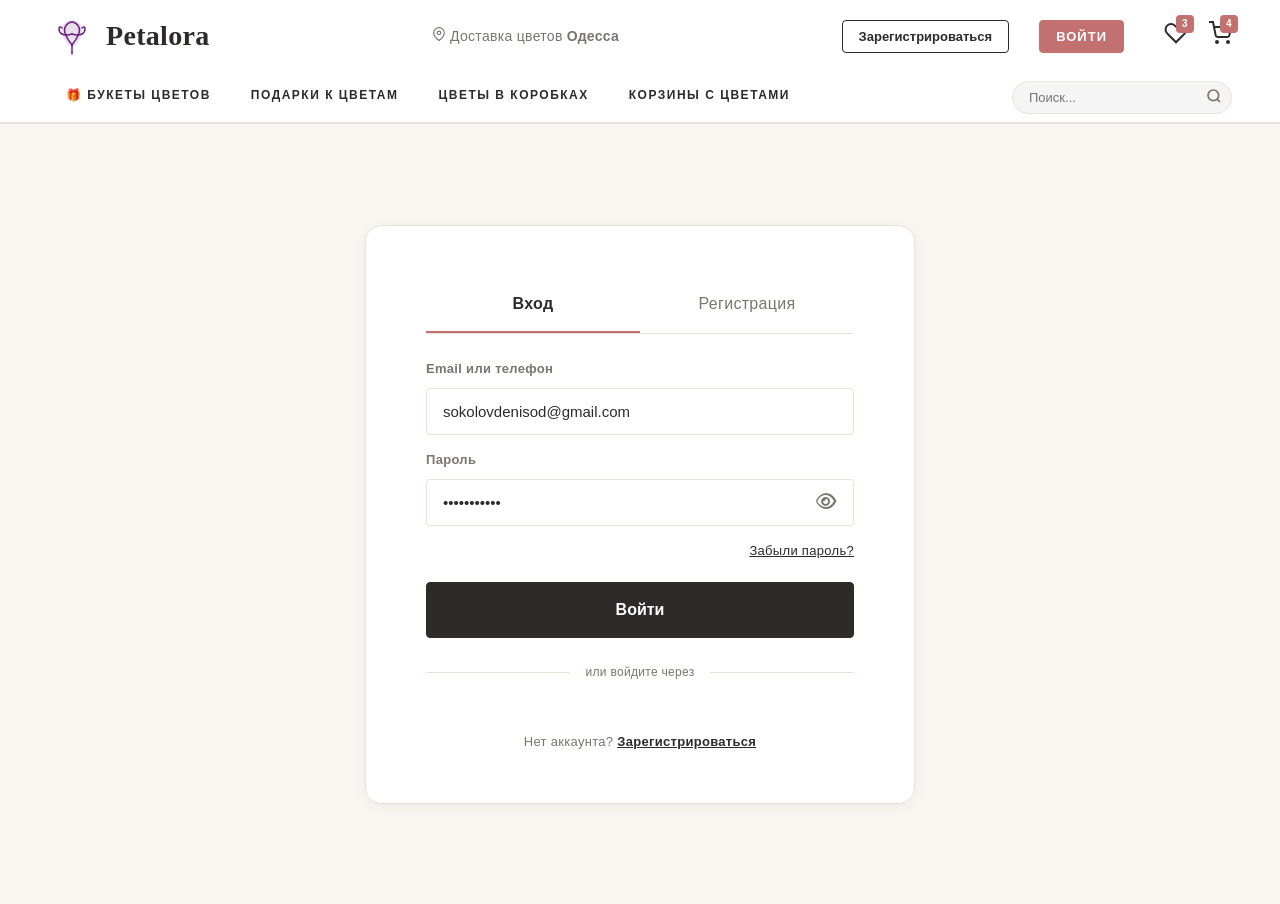
==== auth.html @ 62cc8203 "fresh start" ====
<!DOCTYPE html>
<html lang="ru">
<head>
    <meta charset="UTF-8">
    <meta name="viewport" content="width=device-width, initial-scale=1.0">
    <title>Petalora - Вход и Регистрация</title>
    <link rel="stylesheet" href="https://cdnjs.cloudflare.com/ajax/libs/font-awesome/6.4.0/css/all.min.css">
    <link rel="stylesheet" href="css/style.css">
    <link rel="stylesheet" href="css/media.css">
    <script src="https://accounts.google.com/gsi/client" async defer></script>
</head>
<body class="auth-page-bg">

    <div id="header-container"></div>

    <main class="auth-wrapper container">
        <div class="auth-card">
            
            <div class="auth-tabs">
                <div class="auth-tab active" id="tabLogin">Вход</div>
                <div class="auth-tab" id="tabRegister">Регистрация</div>
            </div>

            <form class="auth-form active" id="formLogin">
                <div class="form-group">
                    <label class="form-label">Email или телефон</label>
                    <input type="text" class="form-input" placeholder="Введите email или телефон" value="sokolovdenisod@gmail.com">
                </div>
                
                <div class="form-group">
                    <label class="form-label">Пароль</label>
                    <div class="password-wrapper">
                        <input type="password" class="form-input" placeholder="••••••••" value="password123">
                        <button type="button" class="toggle-password"><i class="far fa-eye"></i></button>
                    </div>
                </div>
                
                <a href="#" class="forgot-link">Забыли пароль?</a>
                
                <button type="button" class="btn-auth">Войти</button>

                <div class="auth-divider">или войдите через</div>

                <div style="display: flex; justify-content: center; margin-bottom: 25px;">
                    <div id="g_id_onload"
                         data-client_id="ТВОЙ_CLIENT_ID.apps.googleusercontent.com"
                         data-context="signin"
                         data-ux_mode="popup"
                         data-callback="handleGoogleAuth"
                         data-auto_prompt="false">
                    </div>
                    <div class="g_id_signin"
                         data-type="standard"
                         data-shape="rectangular"
                         data-theme="outline"
                         data-text="signin_with"
                         data-size="large"
                         data-logo_alignment="center">
                    </div>
                </div>

                <div class="auth-footer">
                    Нет аккаунта? <span id="toRegister">Зарегистрироваться</span>
                </div>
            </form>

            <form class="auth-form" id="formRegister">
                <div class="form-row">
                    <div class="form-group">
                        <label class="form-label">Имя</label>
                        <input type="text" class="form-input" placeholder="Имя">
                    </div>
                    <div class="form-group">
                        <label class="form-label">Фамилия</label>
                        <input type="text" class="form-input" placeholder="Фамилия">
                    </div>
                </div>

                <div class="form-group">
                    <label class="form-label">Email</label>
                    <input type="email" class="form-input" placeholder="example@mail.com">
                </div>

                <div class="form-group">
                    <label class="form-label">Телефон</label>
                    <input type="tel" class="form-input" placeholder="+380 XX XXX XX XX">
                </div>

                <div class="form-group">
                    <label class="form-label">Пароль</label>
                    <div class="password-wrapper">
                        <input type="password" class="form-input" placeholder="Минимум 8 символов">
                        <button type="button" class="toggle-password"><i class="far fa-eye"></i></button>
                    </div>
                </div>

                <div class="form-group">
                    <label class="form-label">Повторите пароль</label>
                    <div class="password-wrapper">
                        <input type="password" class="form-input" placeholder="••••••••">
                        <button type="button" class="toggle-password"><i class="far fa-eye"></i></button>
                    </div>
                </div>

                <div class="checkbox-group">
                    <input type="checkbox" id="terms" checked>
                    <label for="terms">Я согласен(а) с <a href="#">политикой конфиденциальности</a> и <a href="#">условиями использования</a></label>
                </div>

                <button type="button" class="btn-auth">Создать аккаунт</button>

                <div class="auth-divider">или зарегистрируйтесь через</div>

                <div style="display: flex; justify-content: center; margin-bottom: 25px;">
                     <div class="g_id_signin"
                         data-type="standard"
                         data-shape="rectangular"
                         data-theme="outline"
                         data-text="signup_with"
                         data-size="large"
                         data-logo_alignment="center">
                    </div>
                </div>

                <div class="auth-footer">
                    Уже есть аккаунт? <span id="toLogin">Войти</span>
                </div>
            </form>

        </div>
    </main>

    <script src="js/main.js"></script>
</body>
</html>
---- css/style.css ----
/* =========================================
   1. ПАЛИТРА И БАЗОВЫЕ НАСТРОЙКИ
   ========================================= */
:root {
    --bg-milky: #FAF7F2;      
    --accent-rose: #C27070;   
    --accent-sage: #849383;   
    --text-main: #2D2B2A;     
    --text-light: #7A7571;    
    
    --card: #FFFFFF;
    --border: #E8E2DA;
    --shadow: 0 4px 15px rgba(45, 43, 42, 0.06);

    /* Обратная совместимость для JS */
    --purple: var(--text-main); 
    --purple-dark: var(--text-main);
    --pink: var(--accent-rose);
    --purple-nav: #FFFFFF;    
    --pink-accent: var(--accent-rose);
    --bg-light: var(--bg-milky);
    --text-dark: var(--text-main);
    --text-gray: var(--text-light);
}

* {
    margin: 0;
    padding: 0;
    box-sizing: border-box;
}

body {
    background-color: var(--bg-milky);
    color: var(--text-main);
    font-family: 'Nunito', sans-serif;
    font-size: 15px;
    line-height: 1.6;
    letter-spacing: 0.3px;
    min-height: 100vh;
}

.container {
    width: 100%;
    max-width: 1200px;
    margin: 0 auto;
    padding: 0 15px;
}

/* =========================================
   2. ТИПОГРАФИКА (ПРЕМИУМ)
   ========================================= */
h1, h2, h3, .logo, .card-title, .product-title, .section-header h2 {
    font-family: 'Cormorant Garamond', serif;
    font-weight: 600;
    color: var(--text-main);
}

/* =========================================
   3. ШАПКА И НАВИГАЦИЯ
   ========================================= */
header, .top-header, nav, .main-nav {
    background-color: #FFFFFF;
    border-bottom: 1px solid var(--border);
}

.header-top {
    display: flex;
    justify-content: space-between;
    align-items: center;
    padding: 12px 48px;
}

.logo {
    font-size: 28px;
    text-decoration: none;
    display: flex;
    align-items: center;
    gap: 10px;
}

.header-city {
    font-size: 14px;
    color: var(--text-light);
}

.header-icons {
    display: flex;
    align-items: center;
    gap: 20px;
}

.icon-btn {
    background: none;
    border: none;
    cursor: pointer;
    color: var(--text-main);
    transition: 0.2s;
    position: relative;
}

.icon-btn:hover {
    color: var(--accent-rose);
}

.icon-btn svg {
    width: 24px;
    height: 24px;
}

.badge, .badge-count {
    position: absolute;
    top: -6px;
    right: -6px;
    background: var(--accent-rose);
    color: #fff;
    border-radius: 4px;
    width: 18px;
    height: 18px;
    font-size: 10px;
    font-weight: 700;
    display: flex;
    align-items: center;
    justify-content: center;
}

nav {
    padding: 0 48px;
    display: flex;
    justify-content: space-between;
    align-items: center;
}

.nav-links {
    display: flex;
    gap: 4px;
}

.nav-link, .menu a, .menu li {
    color: var(--text-main);
    text-decoration: none;
    font-size: 12px;
    font-weight: 600;
    text-transform: uppercase;
    letter-spacing: 1.5px;
    padding: 14px 18px;
    border-bottom: 3px solid transparent;
    transition: 0.2s;
}

.nav-link:hover, .menu a:hover {
    color: var(--accent-rose);
    border-bottom-color: var(--accent-rose);
}

.search-wrap { position: relative; display: flex; align-items: center; }
.search-input { background: #f5f5f5; border: 1px solid var(--border); border-radius: 20px; padding: 8px 40px 8px 16px; font-size: 13px; width: 220px; outline: none; transition: 0.3s; }
.search-btn { position: absolute; right: 10px; background: none; border: none; cursor: pointer; color: var(--text-light); }

/* =========================================
   4. КНОПКИ (УНИВЕРСАЛЬНЫЕ)
   ========================================= */
.btn-auth {
    width: 100%;
    background-color: var(--text-main);
    color: #ffffff;
    border: 1px solid var(--text-main);
    padding: 18px;
    border-radius: 4px;
    font-size: 16px;
    font-weight: 600;
    cursor: pointer;
    transition: all 0.3s ease;
}

.btn-auth:hover { background-color: transparent; color: var(--text-main); }

.btn-outline {
    background-color: transparent;
    color: var(--text-main);
    border: 1px solid var(--text-main);
    padding: 8px 16px;
    border-radius: 4px;
    font-size: 13px;
    font-weight: 600;
    cursor: pointer;
    transition: all 0.3s ease;
}

.btn-outline:hover { background-color: var(--text-main); color: #ffffff; }

.btn-primary, .btn-pink, .checkout-btn {
    background-color: var(--accent-rose);
    color: #ffffff;
    border: 1px solid var(--accent-rose);
    padding: 12px 24px;
    border-radius: 4px;
    font-size: 13px;
    font-weight: 600;
    text-transform: uppercase;
    letter-spacing: 1px;
    cursor: pointer;
    transition: all 0.3s ease;
}

.btn-primary:hover, .btn-pink:hover, .checkout-btn:hover { background-color: transparent; color: var(--accent-rose); }

.btn-social {
    flex: 1;
    display: flex;
    align-items: center;
    justify-content: center;
    gap: 12px;
    padding: 15px;
    background-color: #ffffff;
    border: 1px solid var(--border);
    border-radius: 4px;
    font-size: 16px;
    font-weight: 600;
    color: var(--text-main);
    cursor: pointer;
    transition: 0.3s;
}

.btn-social:hover { background-color: var(--bg-milky); border-color: var(--text-light); }
.btn-cart {
    width: calc(100% - 30px);
    margin: 15px auto;
    background-color: transparent;
    color: var(--text-main);
    border: 1px solid var(--text-main);
    padding: 10px;
    border-radius: 4px;
    font-size: 12px;
    font-weight: 600;
    text-transform: uppercase;
    letter-spacing: 1px;
    cursor: pointer;
    transition: all 0.3s ease;
}

.btn-cart:hover {
    background-color: var(--text-main);
    color: #ffffff;
}

/* =========================================
   5. ГЛАВНЫЙ БАННЕР И ТОВАРЫ
   ========================================= */
.hero-banner {
    background: linear-gradient(135deg, #F4EBE6 0%, #FAF7F2 100%);
    height: 80px;
    display: flex;
    align-items: center;
    justify-content: center;
    margin-bottom: 40px;
}

.hero-inner { text-align: center; width: 100%; max-width: 1200px; padding: 0 48px;}
.hero-text { margin: 0 auto; }
.hero-text h1 { font-size: 32px; line-height: 1; font-style: italic; font-weight: 500; letter-spacing: 1px; margin: 0; }

.section-header { text-align: center; margin: 0 0 25px; }
.section-header h2 { font-size: 32px; text-transform: lowercase; font-variant: small-caps; }

.product-grid { display: grid; grid-template-columns: repeat(4, 1fr); gap: 30px; margin-bottom: 50px; }

.product-card {
    background: var(--card);
    border: 1px solid var(--border);
    border-radius: 12px;
    padding-bottom: 20px;
    text-align: center;
    position: relative;
    overflow: hidden;
    transition: 0.3s;
    box-shadow: var(--shadow);
    display: flex;
    flex-direction: column;
}

.product-card:hover { transform: translateY(-8px); box-shadow: 0 12px 25px rgba(45, 43, 42, 0.1); }
.product-card img { 
    width: 100%; 
    height: 220px; /* Чуть увеличили высоту, чтобы букеты дышали */
    object-fit: contain; /* ВАЖНО: теперь букеты не обрезаются, а вписываются целиком */
    padding: 15px; /* Аккуратный отступ от краев карточки */
    margin-bottom: 5px; 
}

.wishlist-icon { position: absolute; top: 10px; right: 10px; color: var(--text-light); font-size: 20px; cursor: pointer; }
.product-title { font-size: 16px; margin: 15px 0 5px; }

.price-block { display: flex; justify-content: center; align-items: baseline; gap: 8px; margin-top: 5px; }
.old-price { font-size: 14px; color: #9E9692; text-decoration: line-through; font-weight: 500; }
.new-price { font-size: 17px; font-weight: 700; color: var(--text-main); }

/* =========================================
   6. СТРАНИЦА АВТОРИЗАЦИИ
   ========================================= */
.auth-page-bg { background-color: var(--bg-milky); }
.auth-wrapper { display: flex; justify-content: center; align-items: center; padding: 60px 15px; min-height: calc(100vh - 120px); }
.auth-card { background: var(--card); width: 100%; max-width: 550px; border-radius: 16px; box-shadow: var(--shadow); padding: 50px 60px; border: 1px solid var(--border); }

.auth-tabs { display: flex; border-bottom: 1px solid var(--border); margin-bottom: 25px; }
.auth-tab { flex: 1; text-align: center; padding: 15px 0; cursor: pointer; font-size: 16px; color: var(--text-light); border-bottom: 2px solid transparent; transition: all 0.3s; }
.auth-tab.active { color: var(--text-main); font-weight: 700; border-bottom: 2px solid var(--accent-rose); }
.auth-tab:hover { color: var(--text-main); }

.auth-form { display: none; }
.auth-form.active { display: block; }
.form-group { margin-bottom: 15px; }
.form-row { display: flex; gap: 15px; }

.form-label { display: block; font-size: 13px; color: var(--text-light); margin-bottom: 8px; font-weight: 600; }
.form-input { width: 100%; padding: 14px 16px; border: 1px solid var(--border); border-radius: 4px; font-size: 15px; outline: none; transition: 0.2s; background: #fff; color: var(--text-main); }
.form-input:focus { border-color: var(--text-main); }

.password-wrapper { position: relative; display: flex; align-items: center; }
.password-wrapper .form-input { padding-right: 50px; }
.toggle-password { position: absolute; right: 18px; background: none; border: none; color: var(--text-light); font-size: 18px; cursor: pointer; outline: none; transition: 0.2s; }
.toggle-password:hover { color: var(--text-main); }

.forgot-link { display: block; text-align: right; font-size: 13px; color: var(--text-main); margin-bottom: 20px; text-decoration: underline; }
.auth-divider { display: flex; align-items: center; text-align: center; color: var(--text-light); font-size: 12px; margin: 25px 0; }
.auth-divider::before, .auth-divider::after { content: ''; flex: 1; border-bottom: 1px solid var(--border); }
.auth-divider::before { margin-right: 15px; }
.auth-divider::after { margin-left: 15px; }

.auth-footer { text-align: center; font-size: 13px; color: var(--text-light); }
.auth-footer span { color: var(--text-main); cursor: pointer; font-weight: 700; text-decoration: underline; }

/* =========================================
   7. ЛИЧНЫЙ КАБИНЕТ (ПРОФИЛЬ)
   ========================================= */
.profile-layout { display: grid; grid-template-columns: 240px 1fr; gap: 24px; max-width: 1200px; margin: 40px auto; padding: 0 48px; }

.sidebar { background: var(--card); border-radius: 12px; box-shadow: var(--shadow); border: 1px solid var(--border); height: fit-content; overflow: hidden; }
.sidebar-avatar { display: flex; flex-direction: column; align-items: center; padding: 32px 20px 24px; border-bottom: 1px solid var(--border); }
.avatar-circle { width: 72px; height: 72px; border-radius: 50%; background: var(--bg-milky); display: flex; align-items: center; justify-content: center; margin-bottom: 14px; border: 1px solid var(--border); }
.sidebar-name { font-weight: 700; font-size: 16px; }
.sidebar-email { font-size: 13px; color: var(--text-light); margin-top: 4px; }

.sidebar-item { display: flex; align-items: center; gap: 12px; padding: 13px 20px; font-size: 14px; font-weight: 500; cursor: pointer; transition: all .2s; color: var(--text-main); border-left: 3px solid transparent; }
.sidebar-item:hover { background: var(--bg-milky); color: var(--accent-rose); }
.sidebar-item.active { color: var(--text-main); border-left-color: var(--text-main); background: var(--bg-milky); font-weight: 700; }
.sidebar-item.danger { color: #e74c3c; }
.sidebar-item.danger:hover { background: #fdecea; border-left-color: #e74c3c; color: #c0392b; }
.sidebar-item svg { width: 20px; height: 20px; flex-shrink: 0; }
.sidebar-badge { margin-left: auto; background: var(--accent-rose); color: #fff; border-radius: 4px; padding: 2px 8px; font-size: 11px; font-weight: 700; }

.content-card { background: var(--card); border-radius: 12px; box-shadow: var(--shadow); border: 1px solid var(--border); padding: 36px; display: none; }
.content-card.active { display: block; }
.card-title { font-family: 'Cormorant Garamond', serif; font-size: 26px; font-weight: 600; margin-bottom: 4px; }
.card-subtitle { font-size: 13px; color: var(--text-light); margin-bottom: 28px; }

/* --- Избранное --- */
.fav-grid { display: grid; grid-template-columns: repeat(3, 1fr); gap: 20px; }
.fav-card { border: 1px solid var(--border); border-radius: 12px; background: #fff; position: relative; overflow: hidden; transition: 0.3s; }
.fav-card:hover { transform: translateY(-4px); box-shadow: var(--shadow); }
.fav-img { height: 160px; display: flex; align-items: center; justify-content: center; font-size: 64px; background: var(--bg-milky); }
.fav-remove { position: absolute; top: 10px; right: 10px; width: 32px; height: 32px; border-radius: 50%; background: #fff; border: 1px solid var(--border); cursor: pointer; display: flex; align-items: center; justify-content: center; transition: 0.2s; color: var(--text-light); }
.fav-remove:hover { background: var(--accent-rose); color: #fff; border-color: var(--accent-rose); }
.fav-info { padding: 14px; text-align: center; }
.fav-name { font-weight: 600; font-size: 14px; }
.fav-price { color: var(--text-main); font-weight: 700; font-size: 16px; margin: 4px 0 10px; }
.fav-add-cart { width: 100%; background: var(--text-main); color: #fff; border: 1px solid var(--text-main); border-radius: 4px; padding: 9px; cursor: pointer; transition: 0.2s; font-weight: 600; }
.fav-add-cart:hover { background: transparent; color: var(--text-main); }

/* --- Корзина --- */
.cart-layout { display: grid; grid-template-columns: 1fr 300px; gap: 24px; align-items: start; }
.cart-items { display: flex; flex-direction: column; gap: 14px; }
.cart-item { display: flex; gap: 16px; align-items: center; border: 1px solid var(--border); border-radius: 12px; padding: 16px; background: #fff; }
.cart-item-img { width: 80px; height: 80px; border-radius: 8px; background: var(--bg-milky); display: flex; align-items: center; justify-content: center; font-size: 40px; }
.cart-item-details { flex: 1; }
.qty-control { display: flex; align-items: center; gap: 10px; }
.qty-btn { width: 30px; height: 30px; border-radius: 4px; border: 1px solid var(--border); background: #fff; cursor: pointer; font-weight: 600; }
.cart-item-remove { background: none; border: none; cursor: pointer; color: #ccc; transition: 0.2s; }
.cart-item-remove:hover { color: #e74c3c; }
.cart-summary { border: 1px solid var(--border); border-radius: 12px; padding: 24px; background: #fff; }
.summary-row { display: flex; justify-content: space-between; font-size: 14px; margin-bottom: 12px; color: var(--text-light); }
.summary-row.total { font-size: 18px; font-weight: 700; color: var(--text-main); border-top: 1px solid var(--border); padding-top: 12px; margin-top: 8px; }
.promo-input { width: 100%; border: 1px solid var(--border); border-radius: 4px; padding: 10px 14px; outline: none; margin: 16px 0; }

/* --- Заказы и Адреса --- */
.order-card { border: 1px solid var(--border); border-radius: 12px; padding: 20px; margin-bottom: 16px; background: #fff; }
.order-header { display: flex; justify-content: space-between; align-items: center; margin-bottom: 14px; }
.order-status { font-size: 12px; font-weight: 700; padding: 4px 12px; border-radius: 4px; }
.status-delivered { background: #e8f8f0; color: #27ae60; }
.status-pending { background: #fff8e1; color: #f39c12; }
.order-item-chip { background: var(--bg-milky); border-radius: 4px; padding: 8px 12px; font-size: 13px; display: inline-flex; margin: 0 5px 5px 0; border: 1px solid var(--border); }

.address-card { border: 1px solid var(--border); border-radius: 12px; padding: 16px 20px; display: flex; align-items: center; justify-content: space-between; margin-bottom: 12px; background: #fff; }
.address-card.default { border-color: var(--text-main); }
.default-badge { background: var(--bg-milky); color: var(--text-main); font-size: 11px; font-weight: 700; padding: 3px 8px; border-radius: 4px; border: 1px solid var(--border); }
.add-address-btn { width: 100%; display: flex; align-items: center; justify-content: center; gap: 8px; padding: 13px; border: 2px dashed var(--border); border-radius: 12px; background: none; color: var(--text-light); font-weight: 600; cursor: pointer; transition: 0.2s; }
.add-address-btn:hover { border-color: var(--text-main); color: var(--text-main); }

/* =========================================
   8. ВИДЖЕТЫ (Чат, Поиск, Уведомления)
   ========================================= */
.chat-widget { position: fixed; bottom: 20px; right: 20px; width: 300px; background: white; border-radius: 12px; box-shadow: var(--shadow); overflow: hidden; z-index: 1000; display: none; border: 1px solid var(--border); }
.chat-header { background: var(--accent-rose); color: white; padding: 10px 15px; display: flex; justify-content: space-between; align-items: center; }
.chat-body { height: 200px; padding: 15px; background: #f9f9f9; display: flex; flex-direction: column; gap: 10px; overflow-y: auto; }
.msg { padding: 8px 12px; border-radius: 12px; font-size: 13px; max-width: 80%; }
.bot-msg { background: #e9ecef; align-self: flex-start; }
.user-msg { background: white; border: 1px solid var(--accent-sage); color: var(--accent-sage); align-self: flex-end; }
.chat-input { display: flex; padding: 10px; border-top: 1px solid var(--border); background: white; }
.chat-input input { flex-grow: 1; border: none; outline: none; font-size: 13px; }
.open-chat-btn { position: fixed; bottom: 20px; right: 20px; width: 60px; height: 60px; background-color: var(--accent-rose); color: white; border: none; border-radius: 50%; font-size: 24px; cursor: pointer; box-shadow: var(--shadow); display: flex; align-items: center; justify-content: center; z-index: 1000; transition: 0.2s; }
.open-chat-btn:hover { transform: scale(1.1); }

.search-results { position: absolute; top: calc(100% + 8px); right: 0; background: #fff; border-radius: 12px; box-shadow: var(--shadow); width: 320px; overflow: hidden; display: none; z-index: 200; border: 1px solid var(--border); }
.search-results.active { display: block; }
.search-result-item { display: flex; align-items: center; gap: 12px; padding: 12px 16px; cursor: pointer; border-bottom: 1px solid var(--border); }
.search-result-item:hover { background: var(--bg-milky); }
.search-result-img { width: 48px; height: 48px; border-radius: 8px; background: var(--bg-milky); display: flex; align-items: center; justify-content: center; font-size: 24px; }

.toast { position: fixed; bottom: 30px; right: 30px; background: #27ae60; color: #fff; padding: 14px 20px; border-radius: 4px; font-weight: 600; font-size: 14px; transform: translateY(80px); opacity: 0; transition: 0.4s; z-index: 1000; }
.toast.show { transform: translateY(0); opacity: 1; }
.toast.error { background: #e74c3c; }
---- css/media.css ----
/* =========================================
   АДАПТИВНОСТЬ ДЛЯ ПЛАНШЕТОВ (до 992px)
   ========================================= */
@media (max-width: 992px) {
    /* Товары перестраиваются в 2 колонки вместо 4 */
    .product-grid {
        grid-template-columns: repeat(2, 1fr);
    }
    
    /* Уменьшаем боковые отступы */
    nav, .header-top, .hero-inner, .profile-layout {
        padding-left: 20px !important;
        padding-right: 20px !important;
    }
    
    /* Сужаем левое меню в профиле */
    .profile-layout {
        grid-template-columns: 200px 1fr;
    }
    
    /* Корзина выстраивается в один столбик */
    .cart-layout {
        grid-template-columns: 1fr;
    }
}

/* =========================================
   АДАПТИВНОСТЬ ДЛЯ ТЕЛЕФОНОВ (до 768px)
   ========================================= */
@media (max-width: 768px) {
    /* --- Шапка и Навигация --- */
    .header-top {
        flex-wrap: wrap; /* Позволяем элементам переноситься на новую строку */
        justify-content: center;
        gap: 15px;
    }
    
    .header-city {
        display: none; /* Прячем город на телефоне для экономии места */
    }
    
    nav {
        flex-direction: column;
        gap: 15px;
        padding: 15px 20px !important;
    }
    
    .nav-links {
        flex-wrap: wrap;
        justify-content: center;
        gap: 10px;
    }
    
    .search-wrap, .search-input {
        width: 100%; /* Поиск растягивается на весь экран */
    }

    /* --- Главный баннер --- */
    .hero-banner {
        height: auto !important; /* Убираем жесткую высоту в 80px */
        padding: 20px 0;
        margin-bottom: 25px;
    }
    
    .hero-text h1 {
        font-size: 26px !important; /* Уменьшаем журнальный заголовок */
    }

    /* --- Сетка товаров --- */
    .product-grid {
        gap: 15px; /* Уменьшаем расстояние между карточками */
    }
    
    .product-card img {
        height: 160px !important; /* Картинки делаем чуть ниже */
    }

    /* --- Личный кабинет --- */
    .profile-layout {
        grid-template-columns: 1fr; /* Боковое меню прыгает наверх, контент вниз */
        margin: 20px auto;
    }
    
    .form-row {
        grid-template-columns: 1fr; /* Инпуты (Имя, Фамилия) встают друг под друга */
    }
    
    .fav-grid {
        grid-template-columns: repeat(2, 1fr); /* Избранное в 2 колонки */
    }
    
    /* --- Виджет чата --- */
    .chat-widget {
        width: calc(100% - 40px); /* Чат не вылезает за края экрана */
        right: 20px;
    }
}

/* =========================================
   ОЧЕНЬ МАЛЕНЬКИЕ ЭКРАНЫ (до 480px)
   ========================================= */
@media (max-width: 480px) {
    /* Товары перестраиваются в 1 крупную колонку */
    .product-grid, .fav-grid {
        grid-template-columns: 1fr; 
    }
    
    .product-card img {
        height: 220px !important; /* Возвращаем крупный размер картинке для 1 колонки */
    }
    
    /* Товары в корзине перестраиваются компактно */
    .cart-item {
        flex-direction: column;
        text-align: center;
        gap: 10px;
    }
}
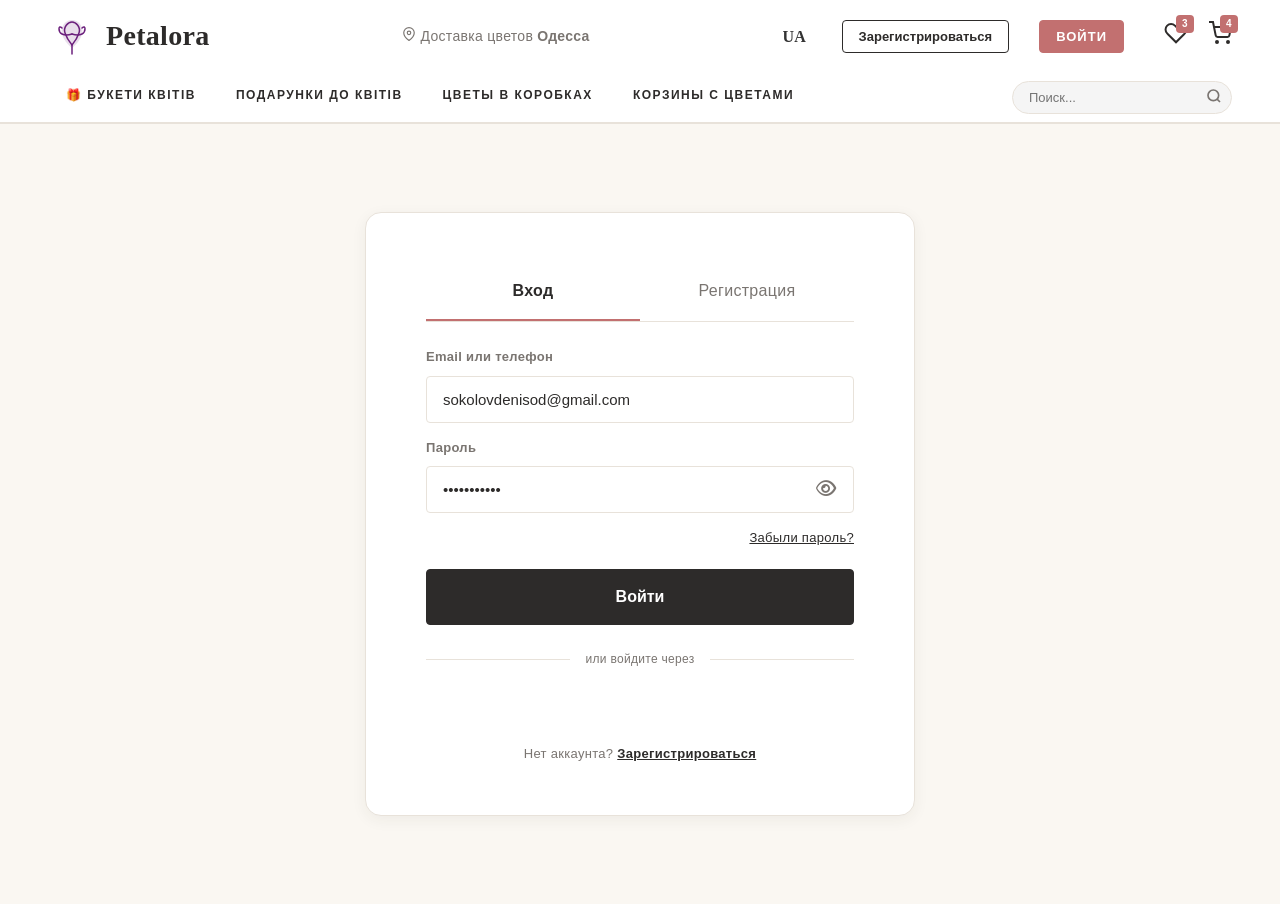
==== commit a06bb7f9: "Небольшие изминения" ====
--- a/auth.html
+++ b/auth.html
@@ -7,7 +7,6 @@
     <link rel="stylesheet" href="https://cdnjs.cloudflare.com/ajax/libs/font-awesome/6.4.0/css/all.min.css">
     <link rel="stylesheet" href="css/style.css">
     <link rel="stylesheet" href="css/media.css">
-    <script src="https://accounts.google.com/gsi/client" async defer></script>
 </head>
 <body class="auth-page-bg">
 
@@ -37,9 +36,26 @@
                 
                 <a href="#" class="forgot-link">Забыли пароль?</a>
                 
-                <button type="button" class="btn-auth">Войти</button>
+                <button type="button" class="btn-auth" onclick="forceLogin()">Войти</button>
+                <div class="auth-divider">или войдите через</div>
 
-                <div class="auth-divider">или войдите через</div>
+<div style="display: flex; justify-content: center; margin-bottom: 25px;">
+    <div id="g_id_onload"
+         data-client_id="ТВОЙ_CLIENT_ID.apps.googleusercontent.com"
+         data-context="signin"
+         data-ux_mode="popup"
+         data-callback="handleGoogleAuth"
+         data-auto_prompt="false">
+    </div>
+    <div class="g_id_signin"
+         data-type="standard"
+         data-shape="rectangular"
+         data-theme="outline"
+         data-text="signin_with"
+         data-size="large"
+         data-logo_alignment="center">
+    </div>
+</div>
 
                 <div style="display: flex; justify-content: center; margin-bottom: 25px;">
                     <div id="g_id_onload"
@@ -107,9 +123,20 @@
                     <label for="terms">Я согласен(а) с <a href="#">политикой конфиденциальности</a> и <a href="#">условиями использования</a></label>
                 </div>
 
-                <button type="button" class="btn-auth">Создать аккаунт</button>
+                <button type="button" class="btn-auth" onclick="forceRegister()">Создать аккаунт</button>
 
                 <div class="auth-divider">или зарегистрируйтесь через</div>
+
+<div style="display: flex; justify-content: center; margin-bottom: 25px;">
+     <div class="g_id_signin"
+         data-type="standard"
+         data-shape="rectangular"
+         data-theme="outline"
+         data-text="signup_with"
+         data-size="large"
+         data-logo_alignment="center">
+    </div>
+</div>
 
                 <div style="display: flex; justify-content: center; margin-bottom: 25px;">
                      <div class="g_id_signin"
@@ -123,7 +150,7 @@
                 </div>
 
                 <div class="auth-footer">
-                    Уже есть аккаунт? <span id="toLogin">Войти</span>
+                    Уже есть аккаунт? <button type="button" class="btn-auth" onclick="forceLogin()">Войти</button>
                 </div>
             </form>
 
--- a/css/style.css
+++ b/css/style.css
@@ -417,4 +417,22 @@
 
 .toast { position: fixed; bottom: 30px; right: 30px; background: #27ae60; color: #fff; padding: 14px 20px; border-radius: 4px; font-weight: 600; font-size: 14px; transform: translateY(80px); opacity: 0; transition: 0.4s; z-index: 1000; }
 .toast.show { transform: translateY(0); opacity: 1; }
-.toast.error { background: #e74c3c; }+.toast.error { background: #e74c3c; }
+/* --- Стили для переключателя языков --- */
+.lang-select {
+    background: transparent;
+    border: none;
+    font-family: 'Cormorant Garamond', serif;
+    font-size: 16px;
+    font-weight: 700 !important; /* !important заставит его быть жирным везде */
+    cursor: pointer;
+    outline: none;
+    margin-right: 15px;
+    color: #333;
+    text-transform: uppercase;
+    appearance: none;
+}
+
+.lang-select:hover {
+    color: #88a08b; /* Можешь поменять на цвет твоего логотипа */
+}
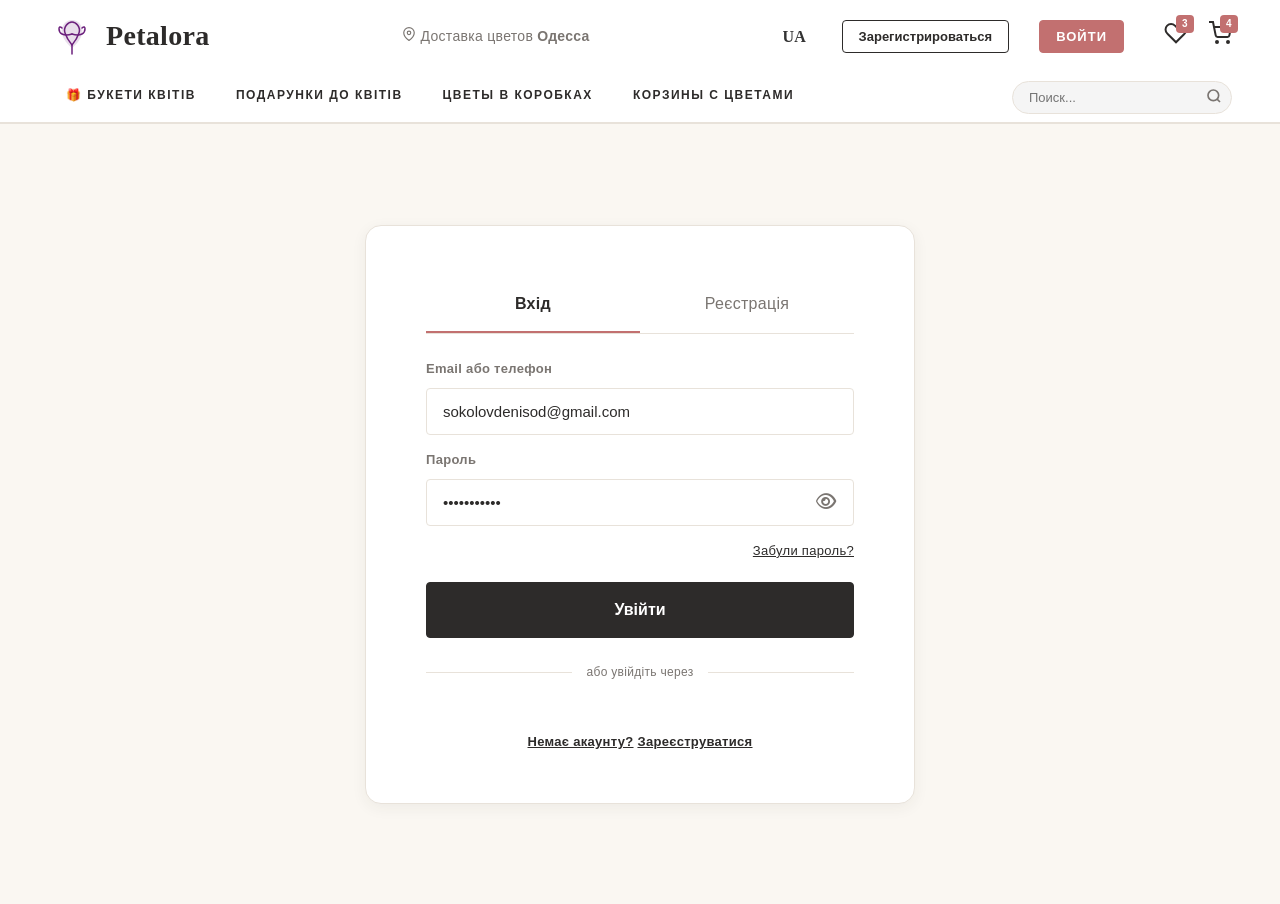
==== commit 35372d2b: "translate" ====
--- a/auth.html
+++ b/auth.html
@@ -16,46 +16,29 @@
         <div class="auth-card">
             
             <div class="auth-tabs">
-                <div class="auth-tab active" id="tabLogin">Вход</div>
-                <div class="auth-tab" id="tabRegister">Регистрация</div>
+                <div class="auth-tab active" id="tabLogin" data-i18n="auth_login_tab">Вход</div>
+                <div class="auth-tab" id="tabRegister" data-i18n="auth_register_tab">Регистрация</div>
             </div>
 
             <form class="auth-form active" id="formLogin">
                 <div class="form-group">
-                    <label class="form-label">Email или телефон</label>
+                    <label class="form-label" data-i18n="auth_email">Email или телефон</label>
                     <input type="text" class="form-input" placeholder="Введите email или телефон" value="sokolovdenisod@gmail.com">
                 </div>
                 
                 <div class="form-group">
-                    <label class="form-label">Пароль</label>
+                    <label class="form-label" data-i18n="auth_pass">Пароль</label>
                     <div class="password-wrapper">
                         <input type="password" class="form-input" placeholder="••••••••" value="password123">
                         <button type="button" class="toggle-password"><i class="far fa-eye"></i></button>
                     </div>
                 </div>
                 
-                <a href="#" class="forgot-link">Забыли пароль?</a>
+                <a href="#" class="forgot-link" data-i18n="auth_forgot">Забыли пароль?</a>
                 
-                <button type="button" class="btn-auth" onclick="forceLogin()">Войти</button>
-                <div class="auth-divider">или войдите через</div>
-
-<div style="display: flex; justify-content: center; margin-bottom: 25px;">
-    <div id="g_id_onload"
-         data-client_id="ТВОЙ_CLIENT_ID.apps.googleusercontent.com"
-         data-context="signin"
-         data-ux_mode="popup"
-         data-callback="handleGoogleAuth"
-         data-auto_prompt="false">
-    </div>
-    <div class="g_id_signin"
-         data-type="standard"
-         data-shape="rectangular"
-         data-theme="outline"
-         data-text="signin_with"
-         data-size="large"
-         data-logo_alignment="center">
-    </div>
-</div>
+                <button type="button" class="btn-auth" onclick="forceLogin()" data-i18n="auth_login_btn">Войти</button>
+                
+                <div class="auth-divider" data-i18n="auth_or_login">или войдите через</div>
 
                 <div style="display: flex; justify-content: center; margin-bottom: 25px;">
                     <div id="g_id_onload"
@@ -76,34 +59,34 @@
                 </div>
 
                 <div class="auth-footer">
-                    Нет аккаунта? <span id="toRegister">Зарегистрироваться</span>
+                    <span data-i18n="auth_no_account">Нет аккаунта?</span> <span id="toRegister" data-i18n="auth_register_link" style="cursor: pointer;">Зарегистрироваться</span>
                 </div>
             </form>
 
             <form class="auth-form" id="formRegister">
                 <div class="form-row">
                     <div class="form-group">
-                        <label class="form-label">Имя</label>
+                        <label class="form-label" data-i18n="auth_name">Имя</label>
                         <input type="text" class="form-input" placeholder="Имя">
                     </div>
                     <div class="form-group">
-                        <label class="form-label">Фамилия</label>
+                        <label class="form-label" data-i18n="auth_surname">Фамилия</label>
                         <input type="text" class="form-input" placeholder="Фамилия">
                     </div>
                 </div>
 
                 <div class="form-group">
-                    <label class="form-label">Email</label>
+                    <label class="form-label" data-i18n="auth_email_only">Email</label>
                     <input type="email" class="form-input" placeholder="example@mail.com">
                 </div>
 
                 <div class="form-group">
-                    <label class="form-label">Телефон</label>
+                    <label class="form-label" data-i18n="auth_phone">Телефон</label>
                     <input type="tel" class="form-input" placeholder="+380 XX XXX XX XX">
                 </div>
 
                 <div class="form-group">
-                    <label class="form-label">Пароль</label>
+                    <label class="form-label" data-i18n="auth_pass">Пароль</label>
                     <div class="password-wrapper">
                         <input type="password" class="form-input" placeholder="Минимум 8 символов">
                         <button type="button" class="toggle-password"><i class="far fa-eye"></i></button>
@@ -111,7 +94,7 @@
                 </div>
 
                 <div class="form-group">
-                    <label class="form-label">Повторите пароль</label>
+                    <label class="form-label" data-i18n="auth_pass_repeat">Повторите пароль</label>
                     <div class="password-wrapper">
                         <input type="password" class="form-input" placeholder="••••••••">
                         <button type="button" class="toggle-password"><i class="far fa-eye"></i></button>
@@ -120,23 +103,17 @@
 
                 <div class="checkbox-group">
                     <input type="checkbox" id="terms" checked>
-                    <label for="terms">Я согласен(а) с <a href="#">политикой конфиденциальности</a> и <a href="#">условиями использования</a></label>
+                    <label for="terms">
+                        <span data-i18n="auth_agree">Я согласен(а) с</span> 
+                        <a href="#" data-i18n="auth_privacy">политикой конфиденциальности</a> 
+                        <span data-i18n="auth_and">и</span> 
+                        <a href="#" data-i18n="auth_terms">условиями использования</a>
+                    </label>
                 </div>
 
-                <button type="button" class="btn-auth" onclick="forceRegister()">Создать аккаунт</button>
+                <button type="button" class="btn-auth" onclick="forceRegister()" data-i18n="auth_register_btn">Создать аккаунт</button>
 
-                <div class="auth-divider">или зарегистрируйтесь через</div>
-
-<div style="display: flex; justify-content: center; margin-bottom: 25px;">
-     <div class="g_id_signin"
-         data-type="standard"
-         data-shape="rectangular"
-         data-theme="outline"
-         data-text="signup_with"
-         data-size="large"
-         data-logo_alignment="center">
-    </div>
-</div>
+                <div class="auth-divider" data-i18n="auth_or_register">или зарегистрируйтесь через</div>
 
                 <div style="display: flex; justify-content: center; margin-bottom: 25px;">
                      <div class="g_id_signin"
@@ -150,7 +127,7 @@
                 </div>
 
                 <div class="auth-footer">
-                    Уже есть аккаунт? <button type="button" class="btn-auth" onclick="forceLogin()">Войти</button>
+                    <span data-i18n="auth_has_account">Уже есть аккаунт?</span> <span id="toLogin" data-i18n="auth_login_link" style="cursor: pointer; color: var(--primary-color);">Войти</span>
                 </div>
             </form>
 
